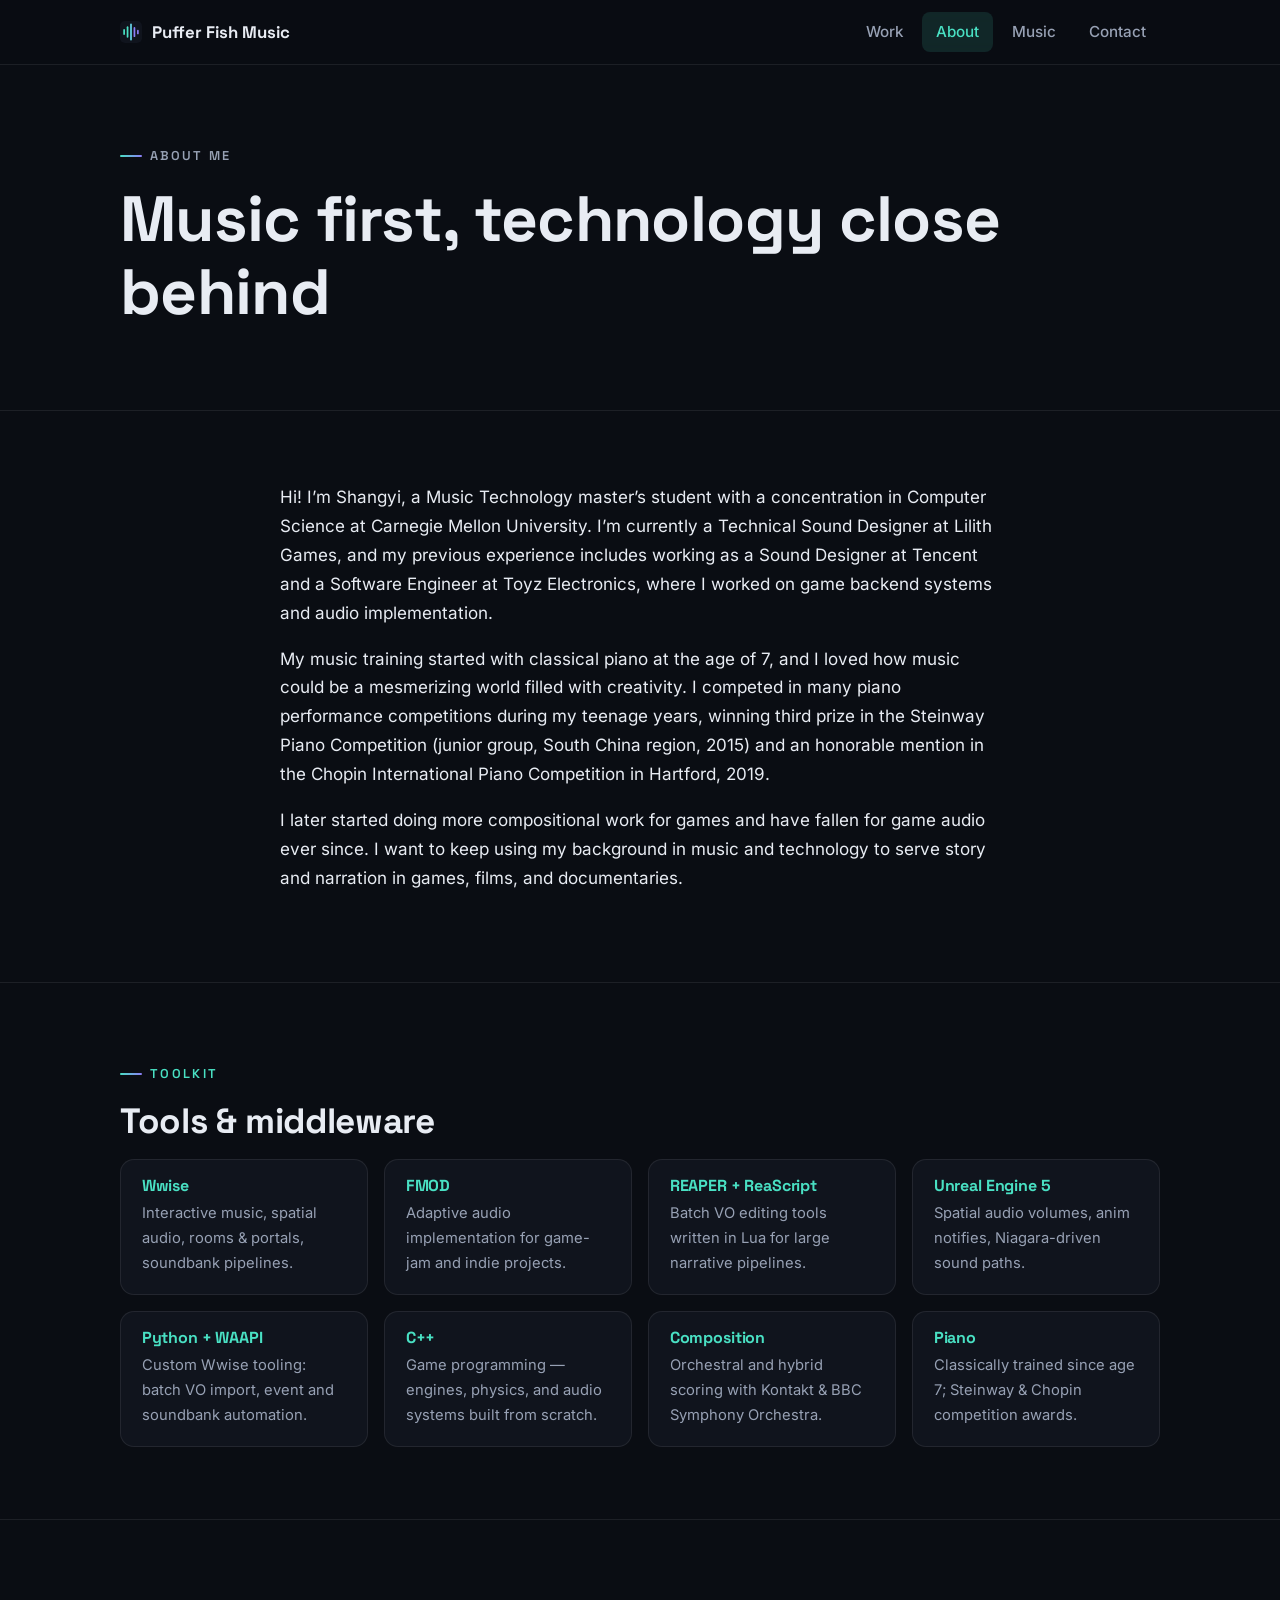
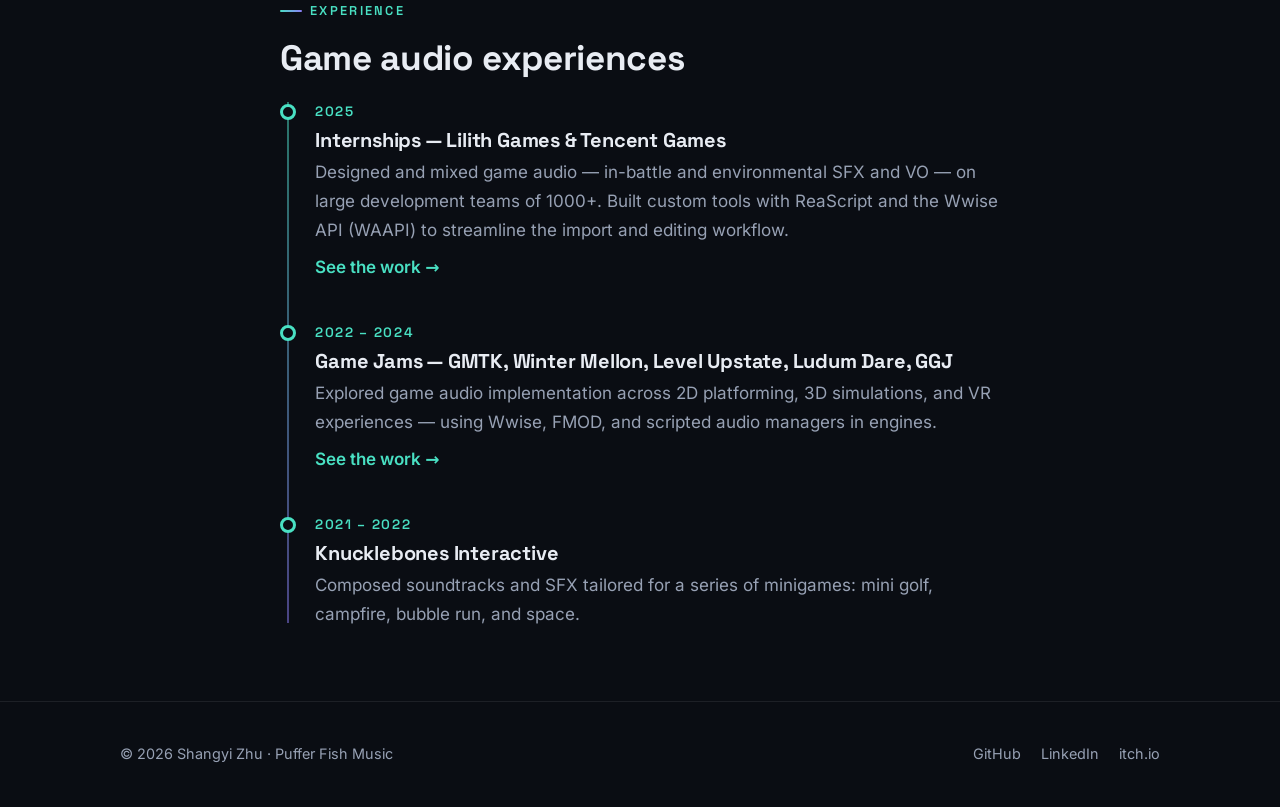
==== about.html @ fb3f8a99 "Restructure as portfolio-first single-page work layout Inspired by blaineblacksound.com: the home pa" ====
<!DOCTYPE html>
<html lang="en">
<head>
  <meta charset="UTF-8">
  <meta name="viewport" content="width=device-width, initial-scale=1">
  <title>About — Shangyi Zhu</title>
  <meta name="description" content="About Shangyi Zhu — Music Technology master's student at Carnegie Mellon, Technical Sound Designer at Lilith Games, classically trained pianist.">
  <link rel="icon" href="assets/favicon.svg" type="image/svg+xml">
  <link rel="stylesheet" href="css/style.css">
  <script defer src="js/videos.js"></script>
  <script defer src="js/embed.js"></script>
  <script defer src="js/main.js"></script>
</head>
<body>
  <a class="skip-link" href="#main">Skip to content</a>

  <header class="site-header">
    <div class="container nav">
      <a class="brand" href="index.html">
        <svg width="22" height="22" viewBox="0 0 64 64" aria-hidden="true"><rect width="64" height="64" rx="14" fill="#10141d"/><g fill="none" stroke-linecap="round" stroke-width="5"><line x1="12" y1="26" x2="12" y2="38" stroke="#49e0c3"/><line x1="22" y1="18" x2="22" y2="46" stroke="#49e0c3"/><line x1="32" y1="10" x2="32" y2="54" stroke="#67d4e8"/><line x1="42" y1="20" x2="42" y2="44" stroke="#8b7cf6"/><line x1="52" y1="28" x2="52" y2="36" stroke="#8b7cf6"/></g></svg>
        Puffer Fish Music
      </a>
      <button class="nav-toggle" aria-expanded="false" aria-label="Toggle navigation menu">☰</button>
      <ul class="nav-links">
        <li><a href="index.html">Work</a></li>
        <li><a href="about.html" aria-current="page">About</a></li>
        <li><a href="music.html">Music</a></li>
        <li><a href="contact.html">Contact</a></li>
      </ul>
    </div>
  </header>

  <main id="main">
    <section class="page-hero">
      <div class="container">
        <p class="section-label">About Me</p>
        <h1>Music first, technology close behind</h1>
      </div>
    </section>

    <!-- ===== Bio ===== -->
    <section class="section reveal">
      <div class="container container--narrow">
        <p>
          Hi! I’m Shangyi, a Music Technology master’s student with a concentration in Computer
          Science at Carnegie Mellon University. I’m currently a Technical Sound Designer at
          Lilith Games, and my previous experience includes working as a Sound Designer at
          Tencent and a Software Engineer at Toyz Electronics, where I worked on game backend
          systems and audio implementation.
        </p>
        <p>
          My music training started with classical piano at the age of 7, and I loved how music
          could be a mesmerizing world filled with creativity. I competed in many piano
          performance competitions during my teenage years, winning third prize in the Steinway
          Piano Competition (junior group, South China region, 2015) and an honorable mention in
          the Chopin International Piano Competition in Hartford, 2019.
        </p>
        <p>
          I later started doing more compositional work for games and have fallen for game audio
          ever since. I want to keep using my background in music and technology to serve story
          and narration in games, films, and documentaries.
        </p>
      </div>
    </section>

    <!-- ===== Skills / tools ===== -->
    <section class="section reveal" id="skills">
      <div class="container">
        <p class="section-label">Toolkit</p>
        <h2>Tools &amp; middleware</h2>
        <div class="skills">
          <div class="skill"><h3>Wwise</h3><p>Interactive music, spatial audio, rooms &amp; portals, soundbank pipelines.</p></div>
          <div class="skill"><h3>FMOD</h3><p>Adaptive audio implementation for game-jam and indie projects.</p></div>
          <div class="skill"><h3>REAPER + ReaScript</h3><p>Batch VO editing tools written in Lua for large narrative pipelines.</p></div>
          <div class="skill"><h3>Unreal Engine 5</h3><p>Spatial audio volumes, anim notifies, Niagara-driven sound paths.</p></div>
          <div class="skill"><h3>Python + WAAPI</h3><p>Custom Wwise tooling: batch VO import, event and soundbank automation.</p></div>
          <div class="skill"><h3>C++</h3><p>Game programming — engines, physics, and audio systems built from scratch.</p></div>
          <div class="skill"><h3>Composition</h3><p>Orchestral and hybrid scoring with Kontakt &amp; BBC Symphony Orchestra.</p></div>
          <div class="skill"><h3>Piano</h3><p>Classically trained since age 7; Steinway &amp; Chopin competition awards.</p></div>
        </div>
      </div>
    </section>

    <!-- ===== Experience timeline ===== -->
    <section class="section reveal" id="experience">
      <div class="container container--narrow">
        <p class="section-label">Experience</p>
        <h2>Game audio experiences</h2>
        <ul class="timeline">
          <li>
            <time>2025</time>
            <h3>Internships — Lilith Games &amp; Tencent Games</h3>
            <p>
              Designed and mixed game audio — in-battle and environmental SFX and VO — on large
              development teams of 1000+. Built custom tools with ReaScript and the Wwise API
              (WAAPI) to streamline the import and editing workflow.
            </p>
            <a class="more" href="index.html#hidden-ones">See the work →</a>
          </li>
          <li>
            <time>2022 – 2024</time>
            <h3>Game Jams — GMTK, Winter Mellon, Level Upstate, Ludum Dare, GGJ</h3>
            <p>
              Explored game audio implementation across 2D platforming, 3D simulations, and VR
              experiences — using Wwise, FMOD, and scripted audio managers in engines.
            </p>
            <a class="more" href="index.html#game-jams">See the work →</a>
          </li>
          <li>
            <time>2021 – 2022</time>
            <h3>Knucklebones Interactive</h3>
            <p>
              Composed soundtracks and SFX tailored for a series of minigames: mini golf,
              campfire, bubble run, and space.
            </p>
          </li>
        </ul>
      </div>
    </section>
  </main>

  <footer class="site-footer">
    <div class="container">
      <span>© 2026 Shangyi Zhu · Puffer Fish Music</span>
      <nav aria-label="Social links">
        <a href="https://github.com/pufferFish-sz" target="_blank" rel="noopener">GitHub</a>
        <a href="https://www.linkedin.com/in/shangyi-zhu-6818201b3/" target="_blank" rel="noopener">LinkedIn</a>
        <a href="https://pufferfish20.itch.io/" target="_blank" rel="noopener">itch.io</a>
      </nav>
    </div>
  </footer>
</body>
</html>
---- css/style.css ----
/* ==========================================================================
   Puffer Fish Music — site stylesheet
   --------------------------------------------------------------------------
   HOW TO TWEAK THE LOOK:
   Almost every color, font and spacing value lives in the :root block below.
   Change it there once and the whole site updates.
   ========================================================================== */

/* ---------- Self-hosted fonts (no external requests — loads fine everywhere,
   including mainland China). Variable fonts: one file per family covers all
   weights used on the site. ---------- */

@font-face {
  font-family: "Inter";
  font-style: normal;
  font-weight: 400 600;
  font-display: swap;
  src: url("../assets/fonts/inter-latin.woff2") format("woff2");
}

@font-face {
  font-family: "Space Grotesk";
  font-style: normal;
  font-weight: 500 700;
  font-display: swap;
  src: url("../assets/fonts/space-grotesk-latin.woff2") format("woff2");
}

:root {
  /* Colors (dark theme) */
  --bg: #0a0d13;            /* page background */
  --bg-raised: #10141d;     /* cards, nav */
  --bg-raised-2: #161b27;   /* hover state of cards */
  --border: rgba(255, 255, 255, 0.08);
  --text: #e8ecf3;          /* main text */
  --text-muted: #97a1b4;    /* secondary text */
  --accent: #49e0c3;        /* teal — links, highlights */
  --accent-2: #8b7cf6;      /* violet — gradient partner */
  --accent-dim: rgba(73, 224, 195, 0.12);

  /* Typography */
  --font-display: "Space Grotesk", "Segoe UI", sans-serif;  /* headings */
  --font-body: "Inter", "Segoe UI", system-ui, sans-serif;  /* body text */

  /* Layout */
  --content-width: 1080px;
  --narrow-width: 760px;
  --radius: 14px;
}

/* ---------- Reset & base ---------- */

*, *::before, *::after { box-sizing: border-box; }

html { scroll-behavior: smooth; }

body {
  margin: 0;
  background: var(--bg);
  color: var(--text);
  font-family: var(--font-body);
  font-size: 1.0625rem;
  line-height: 1.7;
  -webkit-font-smoothing: antialiased;
}

img { max-width: 100%; height: auto; display: block; }

a { color: var(--accent); text-decoration: none; }
a:hover { text-decoration: underline; text-underline-offset: 3px; }

h1, h2, h3, h4 {
  font-family: var(--font-display);
  line-height: 1.15;
  letter-spacing: -0.01em;
  margin: 0 0 0.5em;
}

h1 { font-size: clamp(2.4rem, 6vw, 4rem); }
h2 { font-size: clamp(1.6rem, 3.5vw, 2.2rem); }
h3 { font-size: 1.25rem; }

p { margin: 0 0 1em; }

:focus-visible {
  outline: 2px solid var(--accent);
  outline-offset: 3px;
  border-radius: 4px;
}

/* Skip link for keyboard users — hidden until focused */
.skip-link {
  position: absolute;
  left: -999px;
  top: 0;
  background: var(--accent);
  color: #04211b;
  padding: 0.5rem 1rem;
  z-index: 100;
}
.skip-link:focus { left: 0; }

/* ---------- Layout helpers ---------- */

.container { max-width: var(--content-width); margin: 0 auto; padding: 0 1.25rem; }
.container--narrow { max-width: var(--narrow-width); }

.section { padding: 4.5rem 0; }
.section + .section { border-top: 1px solid var(--border); }

.section-label {
  display: inline-flex;
  align-items: center;
  gap: 0.5rem;
  font-family: var(--font-display);
  font-size: 0.8rem;
  font-weight: 600;
  letter-spacing: 0.18em;
  text-transform: uppercase;
  color: var(--accent);
  margin-bottom: 1rem;
}
/* little "frequency tick" before section labels */
.section-label::before {
  content: "";
  width: 22px;
  height: 2px;
  background: linear-gradient(90deg, var(--accent), var(--accent-2));
  border-radius: 2px;
}

.lead { font-size: 1.15rem; color: var(--text-muted); max-width: 46ch; }

/* ---------- Header / nav ---------- */

.site-header {
  position: sticky;
  top: 0;
  z-index: 50;
  background: rgba(10, 13, 19, 0.82);
  backdrop-filter: blur(12px);
  -webkit-backdrop-filter: blur(12px);
  border-bottom: 1px solid var(--border);
}

.nav {
  display: flex;
  align-items: center;
  justify-content: space-between;
  height: 64px;
}

.brand {
  font-family: var(--font-display);
  font-weight: 700;
  font-size: 1.05rem;
  color: var(--text);
  display: inline-flex;
  align-items: center;
  gap: 0.6rem;
}
.brand:hover { text-decoration: none; }
.brand svg { flex: none; }

.nav-links {
  display: flex;
  gap: 0.25rem;
  list-style: none;
  margin: 0;
  padding: 0;
}

.nav-links a {
  display: block;
  padding: 0.45rem 0.9rem;
  border-radius: 8px;
  color: var(--text-muted);
  font-weight: 500;
  font-size: 0.95rem;
}
.nav-links a:hover { color: var(--text); text-decoration: none; background: var(--bg-raised-2); }
.nav-links a[aria-current="page"] { color: var(--accent); background: var(--accent-dim); }

.nav-toggle {
  display: none;
  background: none;
  border: 1px solid var(--border);
  border-radius: 8px;
  color: var(--text);
  padding: 0.4rem 0.6rem;
  font-size: 1.1rem;
  cursor: pointer;
}

@media (max-width: 720px) {
  .nav-toggle { display: block; }
  .nav-links {
    display: none;
    position: absolute;
    top: 64px;
    left: 0;
    right: 0;
    flex-direction: column;
    background: var(--bg-raised);
    border-bottom: 1px solid var(--border);
    padding: 0.5rem 1rem 1rem;
  }
  .nav-links.is-open { display: flex; }
  .nav-links a { padding: 0.75rem 0.9rem; }
}

/* ---------- Hero (home page) ---------- */

.hero {
  position: relative;
  padding: 6rem 0 4rem;
  overflow: hidden;
}

.hero-role {
  font-family: var(--font-display);
  color: var(--accent);
  font-weight: 600;
  letter-spacing: 0.14em;
  text-transform: uppercase;
  font-size: 0.9rem;
  margin-bottom: 0.75rem;
}

.hero h1 .gradient {
  background: linear-gradient(100deg, var(--accent) 10%, var(--accent-2) 90%);
  -webkit-background-clip: text;
  background-clip: text;
  color: transparent;
}

.hero-tagline { font-size: 1.2rem; color: var(--text-muted); max-width: 54ch; }

.hero-actions { display: flex; flex-wrap: wrap; gap: 0.85rem; margin-top: 1.9rem; }

/* Animated waveform — generated by js/main.js into this container */
.waveform {
  display: flex;
  align-items: flex-end;
  gap: 4px;
  height: 72px;
  margin-top: 3.25rem;
  opacity: 0.85;
}
.waveform span {
  flex: 1;
  max-width: 14px;
  border-radius: 3px 3px 0 0;
  background: linear-gradient(180deg, var(--accent-2), var(--accent));
  animation: eq 1.6s ease-in-out infinite alternate;
  transform-origin: bottom;
}
@keyframes eq {
  from { transform: scaleY(0.25); opacity: 0.55; }
  to   { transform: scaleY(1);    opacity: 1; }
}
@media (prefers-reduced-motion: reduce) {
  .waveform span { animation: none; transform: scaleY(0.6); }
  html { scroll-behavior: auto; }
}

/* ---------- Jump navigation (chip links under the home hero) ---------- */

.jump-nav { display: flex; flex-wrap: wrap; gap: 0.5rem; margin-top: 2.25rem; }
.jump-nav a {
  font-family: var(--font-display);
  font-size: 0.82rem;
  font-weight: 600;
  color: var(--text-muted);
  border: 1px solid var(--border);
  border-radius: 999px;
  padding: 0.35rem 0.9rem;
}
.jump-nav a:hover { color: var(--accent); border-color: var(--accent); text-decoration: none; }

/* Offset anchor targets so the sticky header doesn't cover section titles */
section[id] { scroll-margin-top: 80px; }

/* ---------- Project metadata lines (Programs / Role) ---------- */

.meta-row {
  font-size: 0.92rem;
  color: var(--text-muted);
  margin: 0 0 0.3rem;
}
.meta-row strong {
  font-family: var(--font-display);
  color: var(--accent);
  font-weight: 600;
  letter-spacing: 0.04em;
}

/* ---------- Buttons ---------- */

.btn {
  display: inline-flex;
  align-items: center;
  gap: 0.5rem;
  font-family: var(--font-display);
  font-weight: 600;
  font-size: 0.98rem;
  padding: 0.7rem 1.4rem;
  border-radius: 10px;
  border: 1px solid transparent;
  cursor: pointer;
  transition: transform 0.15s ease, background 0.15s ease;
}
.btn:hover { text-decoration: none; transform: translateY(-2px); }

.btn--primary { background: var(--accent); color: #04211b; }
.btn--primary:hover { background: #63f0d5; }

.btn--ghost { border-color: var(--border); color: var(--text); background: transparent; }
.btn--ghost:hover { border-color: var(--accent); color: var(--accent); }

/* ---------- Cards & grids ---------- */

.grid {
  display: grid;
  gap: 1.25rem;
  grid-template-columns: repeat(auto-fit, minmax(260px, 1fr));
}

.card {
  background: var(--bg-raised);
  border: 1px solid var(--border);
  border-radius: var(--radius);
  padding: 1.6rem;
  transition: transform 0.2s ease, border-color 0.2s ease, background 0.2s ease;
}
a.card { color: var(--text); display: block; }
a.card:hover {
  text-decoration: none;
  transform: translateY(-4px);
  border-color: rgba(73, 224, 195, 0.4);
  background: var(--bg-raised-2);
}
.card .card-number {
  font-family: var(--font-display);
  font-size: 0.85rem;
  color: var(--accent);
  letter-spacing: 0.15em;
}
.card p { color: var(--text-muted); margin-bottom: 0; }
.card .card-cta { display: inline-block; margin-top: 1rem; color: var(--accent); font-weight: 600; }

/* Skills / tools grid */
.skills { display: grid; gap: 1rem; grid-template-columns: repeat(auto-fit, minmax(220px, 1fr)); }
.skill {
  background: var(--bg-raised);
  border: 1px solid var(--border);
  border-radius: var(--radius);
  padding: 1.1rem 1.3rem;
}
.skill h3 { font-size: 1rem; margin-bottom: 0.35rem; color: var(--accent); }
.skill p { color: var(--text-muted); font-size: 0.92rem; margin: 0; }

/* ---------- Mascot (the original Puffer Fish Music artwork) ---------- */

.mascot { margin: 0; max-width: 420px; }
.mascot img {
  border-radius: var(--radius);
  border: 1px solid var(--border);
  transform: rotate(-1.5deg);
  transition: transform 0.25s ease;
}
.mascot img:hover { transform: rotate(0deg) scale(1.02); }
.mascot figcaption {
  font-size: 0.85rem;
  color: var(--text-muted);
  text-align: center;
  margin-top: 0.75rem;
}

/* ---------- Experience timeline ---------- */

.timeline { list-style: none; margin: 0; padding: 0; position: relative; }
.timeline::before {
  content: "";
  position: absolute;
  left: 7px;
  top: 6px;
  bottom: 6px;
  width: 2px;
  background: linear-gradient(180deg, var(--accent), var(--accent-2));
  opacity: 0.5;
}
.timeline li { position: relative; padding: 0 0 2.2rem 2.2rem; }
.timeline li:last-child { padding-bottom: 0; }
.timeline li::before {
  content: "";
  position: absolute;
  left: 0;
  top: 8px;
  width: 16px;
  height: 16px;
  border-radius: 50%;
  background: var(--bg);
  border: 3px solid var(--accent);
}
.timeline time {
  font-family: var(--font-display);
  font-weight: 600;
  font-size: 0.85rem;
  letter-spacing: 0.12em;
  color: var(--accent);
}
.timeline h3 { margin: 0.25rem 0 0.4rem; }
.timeline p { color: var(--text-muted); margin: 0; }
.timeline .more { display: inline-block; margin-top: 0.5rem; font-weight: 600; }

/* ---------- Video embed component (see js/embed.js) ---------- */

.video-embed {
  background: var(--bg-raised);
  border: 1px solid var(--border);
  border-radius: var(--radius);
  overflow: hidden;
  margin: 1.5rem 0;
}

.video-embed .ve-header {
  display: flex;
  align-items: center;
  justify-content: space-between;
  gap: 1rem;
  padding: 0.65rem 1rem;
  border-bottom: 1px solid var(--border);
}
.video-embed .ve-title {
  font-family: var(--font-display);
  font-weight: 600;
  font-size: 0.95rem;
  white-space: nowrap;
  overflow: hidden;
  text-overflow: ellipsis;
}
.video-embed .ve-tabs { display: flex; gap: 4px; flex: none; }
.video-embed .ve-tab {
  background: transparent;
  border: 1px solid var(--border);
  color: var(--text-muted);
  font-family: var(--font-display);
  font-size: 0.8rem;
  font-weight: 600;
  padding: 0.3rem 0.8rem;
  border-radius: 999px;
  cursor: pointer;
}
.video-embed .ve-tab[aria-pressed="true"] {
  background: var(--accent-dim);
  border-color: var(--accent);
  color: var(--accent);
}

.video-embed .ve-body { position: relative; aspect-ratio: 16 / 9; background: #000; }
.video-embed .ve-body iframe {
  position: absolute;
  inset: 0;
  width: 100%;
  height: 100%;
  border: 0;
}

/* click-to-load facade */
.ve-facade {
  position: absolute;
  inset: 0;
  width: 100%;
  display: flex;
  flex-direction: column;
  align-items: center;
  justify-content: center;
  gap: 0.75rem;
  background-color: #0c1018;
  background-size: cover;
  background-position: center;
  border: 0;
  cursor: pointer;
  color: var(--text);
}
.ve-facade::before { /* darken the thumbnail so the play button reads clearly */
  content: "";
  position: absolute;
  inset: 0;
  background: rgba(5, 8, 12, 0.45);
  transition: background 0.2s ease;
}
.ve-facade:hover::before { background: rgba(5, 8, 12, 0.25); }
.ve-play {
  position: relative;
  width: 68px;
  height: 68px;
  border-radius: 50%;
  background: var(--accent);
  display: grid;
  place-items: center;
  transition: transform 0.15s ease;
}
.ve-facade:hover .ve-play { transform: scale(1.08); }
.ve-play::after {
  content: "";
  border-style: solid;
  border-width: 12px 0 12px 20px;
  border-color: transparent transparent transparent #04211b;
  margin-left: 5px;
}
.ve-hint { position: relative; font-size: 0.85rem; color: var(--text); opacity: 0.9; }

/* placeholder shown when a video ID hasn't been filled in yet */
.ve-placeholder {
  position: absolute;
  inset: 0;
  display: flex;
  flex-direction: column;
  align-items: center;
  justify-content: center;
  gap: 0.5rem;
  text-align: center;
  padding: 1rem;
  color: var(--text-muted);
  background:
    radial-gradient(ellipse at 50% 120%, rgba(139, 124, 246, 0.18), transparent 60%),
    radial-gradient(ellipse at 50% -20%, rgba(73, 224, 195, 0.12), transparent 60%),
    #0c1018;
}
.ve-placeholder strong { color: var(--text); font-family: var(--font-display); }

/* ---------- Project / documentation pages ---------- */

.page-hero { padding: 4.5rem 0 3rem; border-bottom: 1px solid var(--border); }

/* Variant with a big background banner image.
   Usage (the image is set inline on the element so the path resolves
   relative to the page):
   <section class="page-hero page-hero--banner"
            style="background-image: linear-gradient(rgba(10,13,19,.72), #0a0d13), url('assets/img/your-banner.avif')"> */
.page-hero--banner {
  padding: 7rem 0 4.5rem;
  background-size: cover;
  background-position: center;
}
.page-hero p { color: var(--text-muted); max-width: 62ch; }

.doc-section { padding: 3rem 0; }
.doc-section + .doc-section { border-top: 1px solid var(--border); }

.doc-split {
  display: grid;
  gap: 2rem;
  grid-template-columns: 1.1fr 0.9fr;
  align-items: center;
}
@media (max-width: 820px) {
  .doc-split { grid-template-columns: 1fr; }
}
.doc-split figure { margin: 0; }
.doc-split figcaption { font-size: 0.85rem; color: var(--text-muted); margin-top: 0.5rem; }
.doc-split img { border-radius: var(--radius); border: 1px solid var(--border); }

.note {
  border-left: 3px solid var(--accent);
  background: var(--accent-dim);
  border-radius: 0 10px 10px 0;
  padding: 0.9rem 1.2rem;
  color: var(--text-muted);
  font-size: 0.95rem;
}

.tag-row { display: flex; flex-wrap: wrap; gap: 0.5rem; margin: 0.75rem 0 0; padding: 0; list-style: none; }
.tag-row li {
  font-family: var(--font-display);
  font-size: 0.78rem;
  font-weight: 600;
  letter-spacing: 0.06em;
  color: var(--text-muted);
  border: 1px solid var(--border);
  border-radius: 999px;
  padding: 0.25rem 0.75rem;
}

/* ---------- Contact ---------- */

.contact-grid {
  display: grid;
  gap: 2.5rem;
  grid-template-columns: 1.1fr 0.9fr;
}
@media (max-width: 820px) { .contact-grid { grid-template-columns: 1fr; } }

.form-field { margin-bottom: 1.1rem; }
.form-field label {
  display: block;
  font-family: var(--font-display);
  font-weight: 600;
  font-size: 0.9rem;
  margin-bottom: 0.35rem;
}
.form-field input,
.form-field textarea {
  width: 100%;
  background: var(--bg-raised);
  border: 1px solid var(--border);
  border-radius: 10px;
  color: var(--text);
  font: inherit;
  padding: 0.7rem 0.9rem;
}
.form-field input:focus,
.form-field textarea:focus {
  outline: none;
  border-color: var(--accent);
  box-shadow: 0 0 0 3px var(--accent-dim);
}
.form-status { margin-top: 0.75rem; font-weight: 600; }
.form-status[data-state="ok"] { color: var(--accent); }
.form-status[data-state="error"] { color: #ff8f8f; }

.contact-links { list-style: none; margin: 0; padding: 0; display: grid; gap: 0.75rem; }
.contact-links a {
  display: flex;
  align-items: center;
  gap: 0.75rem;
  padding: 0.85rem 1.1rem;
  background: var(--bg-raised);
  border: 1px solid var(--border);
  border-radius: 12px;
  color: var(--text);
  font-weight: 500;
}
.contact-links a:hover { text-decoration: none; border-color: var(--accent); color: var(--accent); }

/* ---------- Footer ---------- */

.site-footer {
  border-top: 1px solid var(--border);
  padding: 2.5rem 0;
  color: var(--text-muted);
  font-size: 0.9rem;
}
.site-footer .container {
  display: flex;
  flex-wrap: wrap;
  gap: 1rem;
  align-items: center;
  justify-content: space-between;
}
.site-footer nav { display: flex; gap: 1.25rem; }
.site-footer a { color: var(--text-muted); }
.site-footer a:hover { color: var(--accent); }

/* ---------- Scroll reveal (progressive enhancement) ---------- */

.reveal { opacity: 0; transform: translateY(18px); transition: opacity 0.6s ease, transform 0.6s ease; }
.reveal.is-visible { opacity: 1; transform: none; }
@media (prefers-reduced-motion: reduce) {
  .reveal { opacity: 1; transform: none; transition: none; }
}
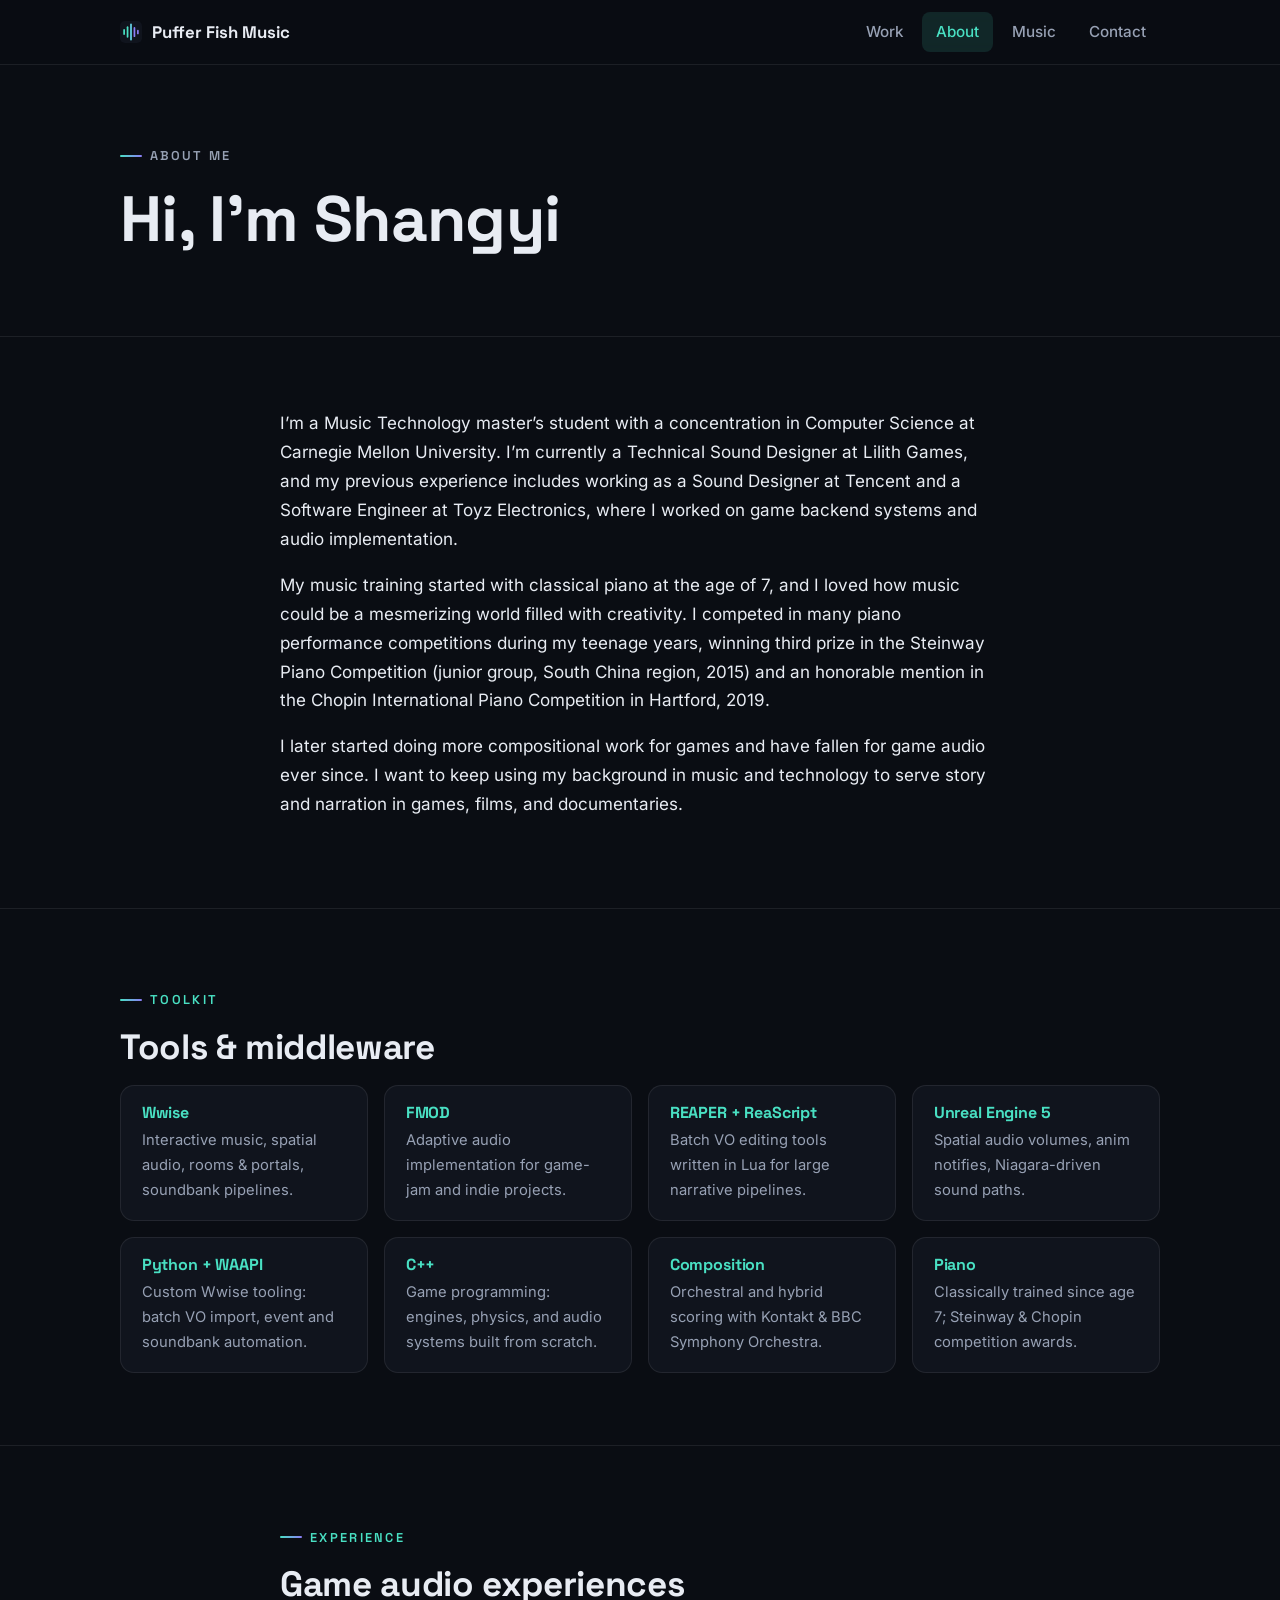
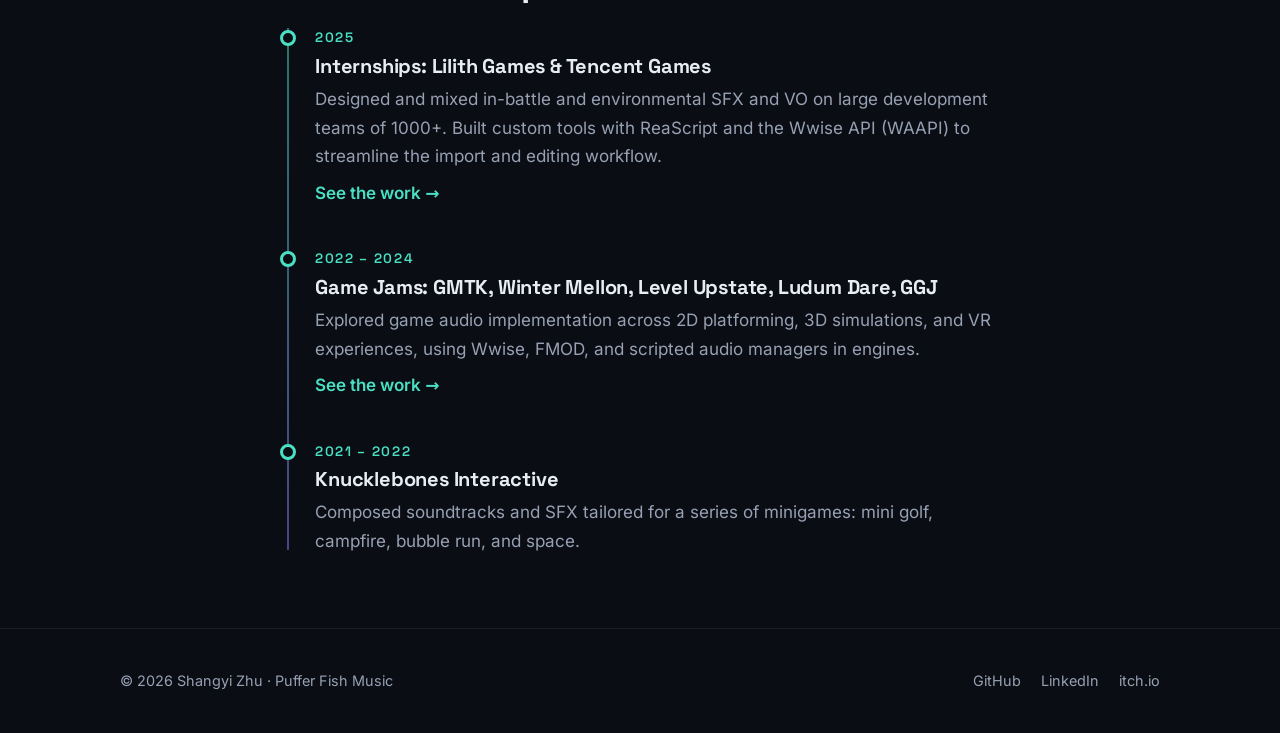
==== commit 59efa865: "Tone down site copy Remove the hero slogan, drop all em-dash constructions in favor of plain sentenc" ====
--- a/about.html
+++ b/about.html
@@ -3,8 +3,8 @@
 <head>
   <meta charset="UTF-8">
   <meta name="viewport" content="width=device-width, initial-scale=1">
-  <title>About — Shangyi Zhu</title>
-  <meta name="description" content="About Shangyi Zhu — Music Technology master's student at Carnegie Mellon, Technical Sound Designer at Lilith Games, classically trained pianist.">
+  <title>About · Shangyi Zhu</title>
+  <meta name="description" content="About Shangyi Zhu: Music Technology master's student at Carnegie Mellon, Technical Sound Designer at Lilith Games, classically trained pianist.">
   <link rel="icon" href="assets/favicon.svg" type="image/svg+xml">
   <link rel="stylesheet" href="css/style.css">
   <script defer src="js/videos.js"></script>
@@ -34,7 +34,7 @@
     <section class="page-hero">
       <div class="container">
         <p class="section-label">About Me</p>
-        <h1>Music first, technology close behind</h1>
+        <h1>Hi, I’m Shangyi</h1>
       </div>
     </section>
 
@@ -42,8 +42,8 @@
     <section class="section reveal">
       <div class="container container--narrow">
         <p>
-          Hi! I’m Shangyi, a Music Technology master’s student with a concentration in Computer
-          Science at Carnegie Mellon University. I’m currently a Technical Sound Designer at
+          I’m a Music Technology master’s student with a concentration in Computer Science at
+          Carnegie Mellon University. I’m currently a Technical Sound Designer at
           Lilith Games, and my previous experience includes working as a Sound Designer at
           Tencent and a Software Engineer at Toyz Electronics, where I worked on game backend
           systems and audio implementation.
@@ -74,7 +74,7 @@
           <div class="skill"><h3>REAPER + ReaScript</h3><p>Batch VO editing tools written in Lua for large narrative pipelines.</p></div>
           <div class="skill"><h3>Unreal Engine 5</h3><p>Spatial audio volumes, anim notifies, Niagara-driven sound paths.</p></div>
           <div class="skill"><h3>Python + WAAPI</h3><p>Custom Wwise tooling: batch VO import, event and soundbank automation.</p></div>
-          <div class="skill"><h3>C++</h3><p>Game programming — engines, physics, and audio systems built from scratch.</p></div>
+          <div class="skill"><h3>C++</h3><p>Game programming: engines, physics, and audio systems built from scratch.</p></div>
           <div class="skill"><h3>Composition</h3><p>Orchestral and hybrid scoring with Kontakt &amp; BBC Symphony Orchestra.</p></div>
           <div class="skill"><h3>Piano</h3><p>Classically trained since age 7; Steinway &amp; Chopin competition awards.</p></div>
         </div>
@@ -89,20 +89,20 @@
         <ul class="timeline">
           <li>
             <time>2025</time>
-            <h3>Internships — Lilith Games &amp; Tencent Games</h3>
+            <h3>Internships: Lilith Games &amp; Tencent Games</h3>
             <p>
-              Designed and mixed game audio — in-battle and environmental SFX and VO — on large
-              development teams of 1000+. Built custom tools with ReaScript and the Wwise API
-              (WAAPI) to streamline the import and editing workflow.
+              Designed and mixed in-battle and environmental SFX and VO on large development
+              teams of 1000+. Built custom tools with ReaScript and the Wwise API (WAAPI) to
+              streamline the import and editing workflow.
             </p>
             <a class="more" href="index.html#hidden-ones">See the work →</a>
           </li>
           <li>
             <time>2022 – 2024</time>
-            <h3>Game Jams — GMTK, Winter Mellon, Level Upstate, Ludum Dare, GGJ</h3>
+            <h3>Game Jams: GMTK, Winter Mellon, Level Upstate, Ludum Dare, GGJ</h3>
             <p>
               Explored game audio implementation across 2D platforming, 3D simulations, and VR
-              experiences — using Wwise, FMOD, and scripted audio managers in engines.
+              experiences, using Wwise, FMOD, and scripted audio managers in engines.
             </p>
             <a class="more" href="index.html#game-jams">See the work →</a>
           </li>
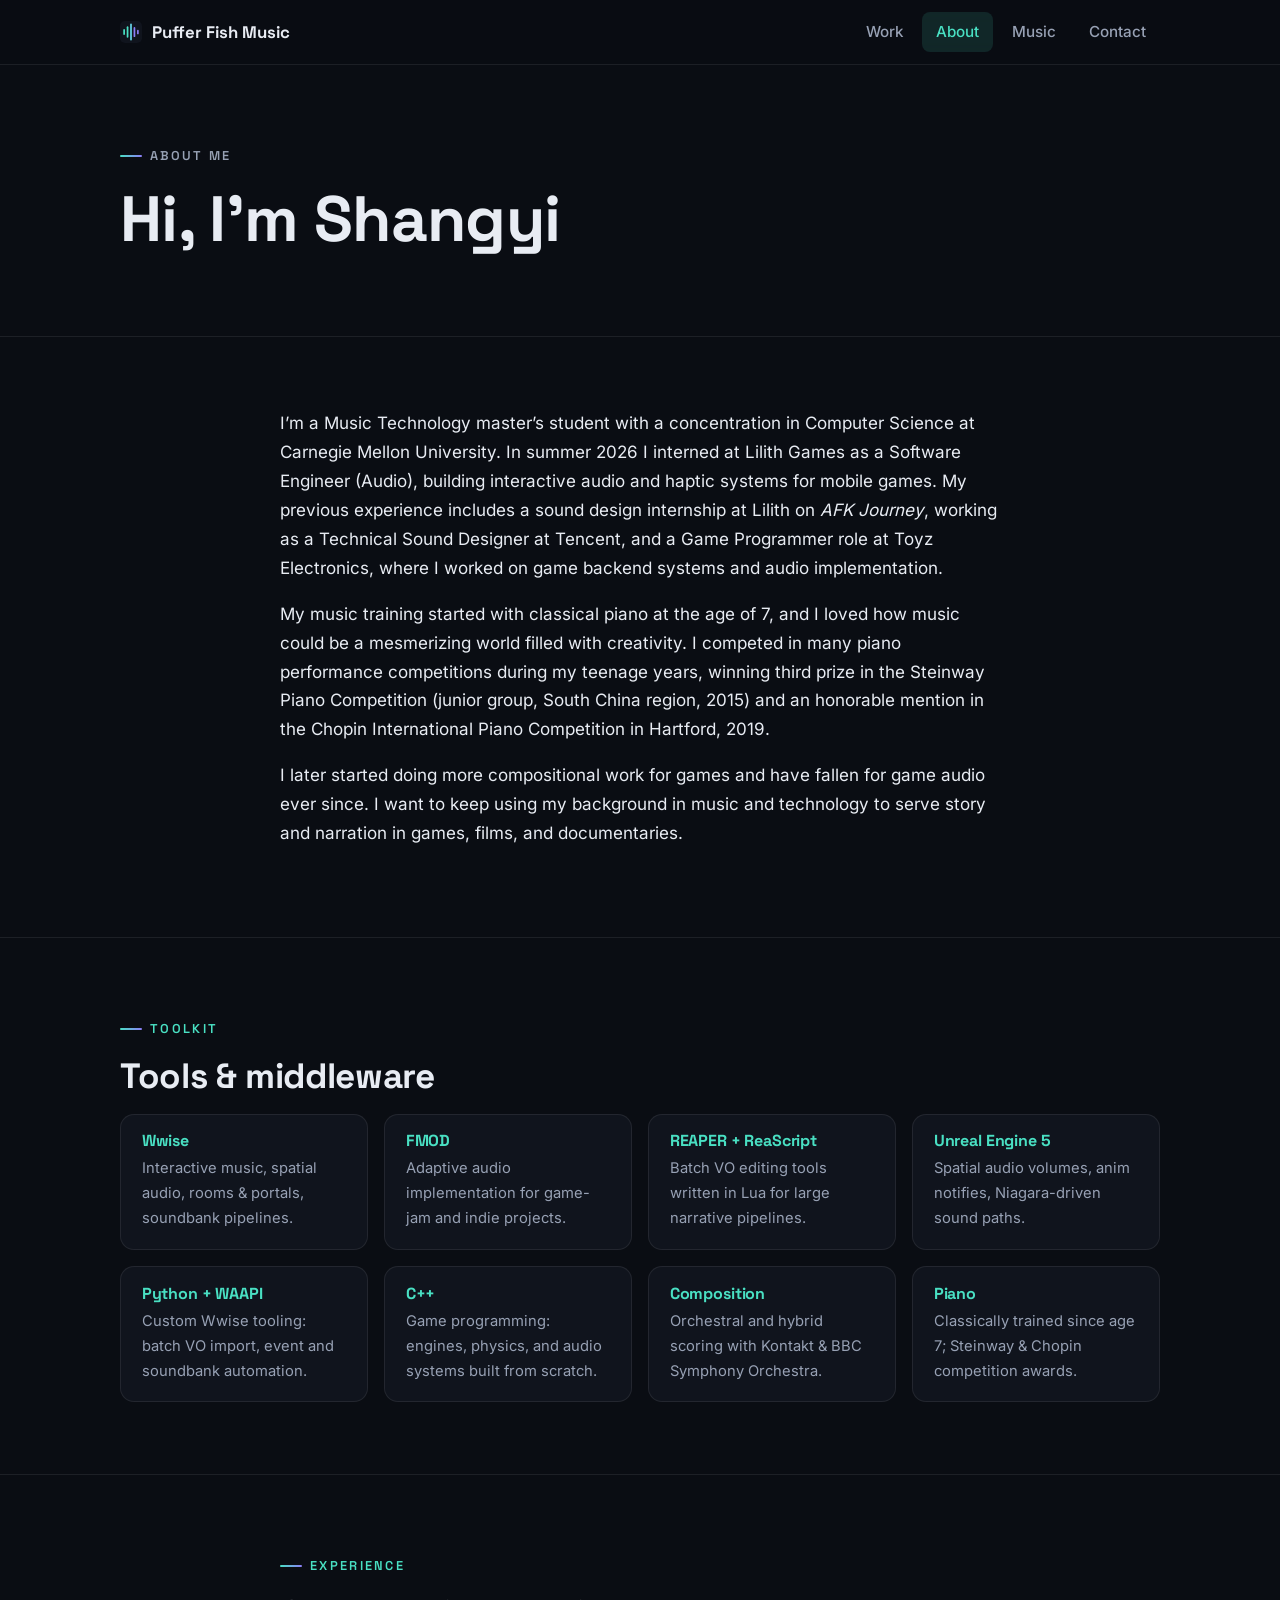
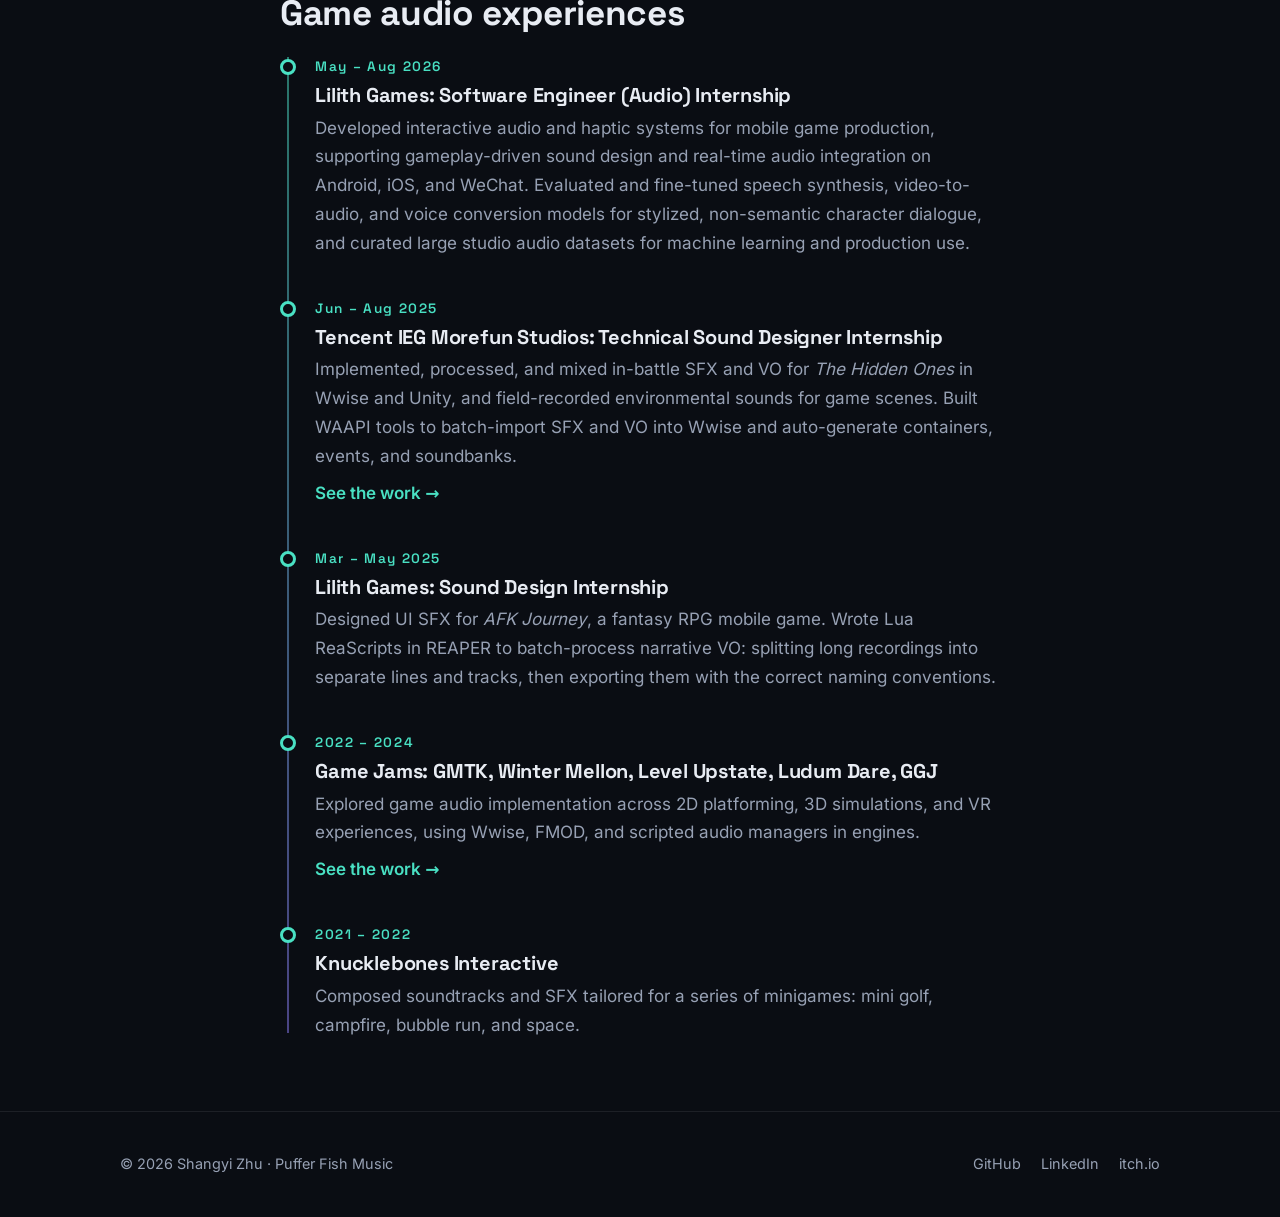
==== commit 638f99dd: "description updates" ====
--- a/about.html
+++ b/about.html
@@ -4,7 +4,7 @@
   <meta charset="UTF-8">
   <meta name="viewport" content="width=device-width, initial-scale=1">
   <title>About · Shangyi Zhu</title>
-  <meta name="description" content="About Shangyi Zhu: Music Technology master's student at Carnegie Mellon, Technical Sound Designer at Lilith Games, classically trained pianist.">
+  <meta name="description" content="About Shangyi Zhu: Music Technology master's student at Carnegie Mellon, former audio software engineer intern at Lilith Games, classically trained pianist.">
   <link rel="icon" href="assets/favicon.svg" type="image/svg+xml">
   <link rel="stylesheet" href="css/style.css">
   <script defer src="js/videos.js"></script>
@@ -43,10 +43,12 @@
       <div class="container container--narrow">
         <p>
           I’m a Music Technology master’s student with a concentration in Computer Science at
-          Carnegie Mellon University. I’m currently a Technical Sound Designer at
-          Lilith Games, and my previous experience includes working as a Sound Designer at
-          Tencent and a Software Engineer at Toyz Electronics, where I worked on game backend
-          systems and audio implementation.
+          Carnegie Mellon University. In summer 2026 I interned at Lilith Games as a Software
+          Engineer (Audio), building interactive audio and haptic systems for mobile games. My
+          previous experience includes a sound design internship at Lilith on
+          <em>AFK Journey</em>, working as a Technical Sound Designer at Tencent, and a Game
+          Programmer role at Toyz Electronics, where I worked on game backend systems and audio
+          implementation.
         </p>
         <p>
           My music training started with classical piano at the age of 7, and I loved how music
@@ -88,14 +90,36 @@
         <h2>Game audio experiences</h2>
         <ul class="timeline">
           <li>
-            <time>2025</time>
-            <h3>Internships: Lilith Games &amp; Tencent Games</h3>
+            <time>May – Aug 2026</time>
+            <h3>Lilith Games: Software Engineer (Audio) Internship</h3>
             <p>
-              Designed and mixed in-battle and environmental SFX and VO on large development
-              teams of 1000+. Built custom tools with ReaScript and the Wwise API (WAAPI) to
-              streamline the import and editing workflow.
+              Developed interactive audio and haptic systems for mobile game production,
+              supporting gameplay-driven sound design and real-time audio integration on
+              Android, iOS, and WeChat. Evaluated and fine-tuned speech synthesis,
+              video-to-audio, and voice conversion models for stylized, non-semantic character
+              dialogue, and curated large studio audio datasets for machine learning and
+              production use.
+            </p>
+          </li>
+          <li>
+            <time>Jun – Aug 2025</time>
+            <h3>Tencent IEG Morefun Studios: Technical Sound Designer Internship</h3>
+            <p>
+              Implemented, processed, and mixed in-battle SFX and VO for <em>The Hidden Ones</em>
+              in Wwise and Unity, and field-recorded environmental sounds for game scenes. Built
+              WAAPI tools to batch-import SFX and VO into Wwise and auto-generate containers,
+              events, and soundbanks.
             </p>
             <a class="more" href="index.html#hidden-ones">See the work →</a>
+          </li>
+          <li>
+            <time>Mar – May 2025</time>
+            <h3>Lilith Games: Sound Design Internship</h3>
+            <p>
+              Designed UI SFX for <em>AFK Journey</em>, a fantasy RPG mobile game. Wrote Lua
+              ReaScripts in REAPER to batch-process narrative VO: splitting long recordings into
+              separate lines and tracks, then exporting them with the correct naming conventions.
+            </p>
           </li>
           <li>
             <time>2022 – 2024</time>
